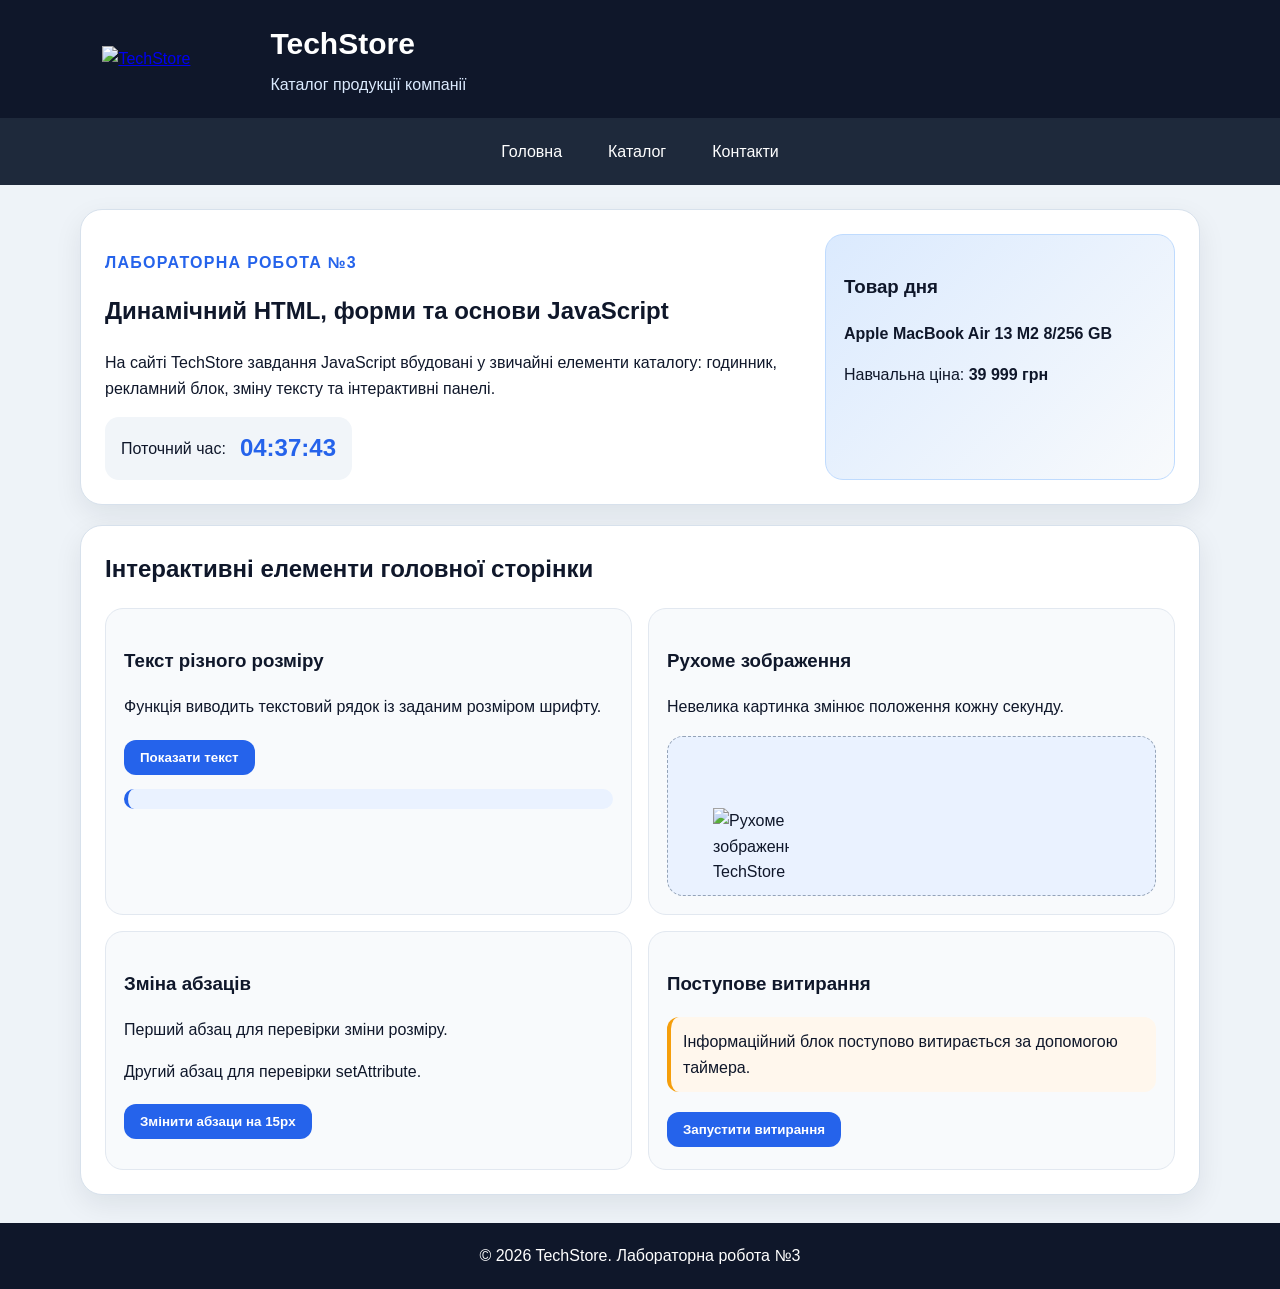
==== index.html @ ce8fb33a "Add files via upload" ====
<!DOCTYPE html>
<html lang="uk">
<head>
  <meta charset="UTF-8">
  <meta name="viewport" content="width=device-width, initial-scale=1.0">
  <title>TechStore — ЛР3 JavaScript</title>
  <link rel="stylesheet" href="style.css">
  <script defer src="script.js"></script>
</head>
<body>

<header class="header">
  <div class="header__top">
    <a class="logo" href="index.html"><img src="images/logo.svg" alt="TechStore"></a>
    <div class="header__info">
      <h1>TechStore</h1>
      <p>Каталог продукції компанії</p>
    </div>
  </div>
</header>
<nav class="nav">
  <a href="index.html">Головна</a>
  <a href="catalog.html">Каталог</a>
  <a href="contacts.html">Контакти</a>
</nav>

<main class="page">
  <section class="hero">
    <div>
      <p class="eyebrow">Лабораторна робота №3</p>
      <h2>Динамічний HTML, форми та основи JavaScript</h2>
      <p>На сайті TechStore завдання JavaScript вбудовані у звичайні елементи каталогу: годинник, рекламний блок, зміну тексту та інтерактивні панелі.</p>
      <div class="clock-card">
        <span>Поточний час:</span>
        <strong id="clock">--:--:--</strong>
      </div>
    </div>
    <div class="hero__card">
      <h3>Товар дня</h3>
      <p><b>Apple MacBook Air 13 M2 8/256 GB</b></p>
      <p>Навчальна ціна: <strong>39 999 грн</strong></p>
    </div>
  </section>

  <section class="panel">
    <h2>Інтерактивні елементи головної сторінки</h2>
    <div class="task-grid">
      <article class="task-card">
        <h3>Текст різного розміру</h3>
        <p>Функція виводить текстовий рядок із заданим розміром шрифту.</p>
        <button class="btn" id="fontDemo">Показати текст</button>
        <div id="fontOutput" class="output"></div>
      </article>
      <article class="task-card">
        <h3>Рухоме зображення</h3>
        <p>Невелика картинка змінює положення кожну секунду.</p>
        <div class="moving-area">
          <img id="movingImg" class="moving" src="images/sticker.svg" alt="Рухоме зображення TechStore">
        </div>
      </article>
      <article class="task-card">
        <h3>Зміна абзаців</h3>
        <p class="article-text">Перший абзац для перевірки зміни розміру.</p>
        <p class="article-text">Другий абзац для перевірки setAttribute.</p>
        <button class="btn" id="paragraphBtn">Змінити абзаци на 15px</button>
      </article>
      <article class="task-card">
        <h3>Поступове витирання</h3>
        <p id="wipeText" class="wipe">Інформаційний блок поступово витирається за допомогою таймера.</p>
        <button class="btn" id="wipeBtn">Запустити витирання</button>
      </article>
    </div>
  </section>
</main>
<footer class="footer">© 2026 TechStore. Лабораторна робота №3</footer>
</body>
</html>
---- style.css ----
*{box-sizing:border-box}body{margin:0;font-family:Arial,Verdana,sans-serif;background:#eef3f8;color:#0f172a;line-height:1.6}.header{background:#0f172a;color:white;padding:20px 8%}.header__top{display:flex;align-items:center;gap:18px}.logo img{width:150px;display:block}.header h1{margin:0;font-size:30px}.header p{margin:4px 0 0;color:#dbeafe}.nav{display:flex;justify-content:center;gap:10px;background:#1e293b;padding:12px}.nav a{color:white;text-decoration:none;padding:9px 18px;border-radius:999px}.nav a:hover{background:#2563eb}.page{width:92%;max-width:1120px;margin:24px auto}.hero{display:grid;grid-template-columns:2fr 1fr;gap:20px;margin-bottom:20px}.hero,.panel,.promo{background:white;border:1px solid #d7e1ec;border-radius:22px;padding:24px;box-shadow:0 10px 28px rgba(15,23,42,.08)}.hero h2,.panel h2,.promo h2{margin-top:0}.eyebrow{text-transform:uppercase;letter-spacing:.08em;color:#2563eb;font-weight:700}.hero__card{background:linear-gradient(135deg,#dbeafe,#f8fafc);border-radius:18px;padding:18px;border:1px solid #bfdbfe}.clock-card{display:inline-flex;align-items:center;gap:14px;background:#f1f5f9;border-radius:14px;padding:12px 16px}.clock-card strong{font-size:24px;color:#2563eb}.task-grid{display:grid;grid-template-columns:repeat(2,1fr);gap:16px}.task-card{background:#f8fafc;border:1px solid #e2e8f0;border-radius:18px;padding:18px}.task-card--row{display:flex;justify-content:space-between;gap:20px;align-items:center}.btn{border:0;border-radius:12px;padding:10px 16px;background:#2563eb;color:white;font-weight:700;cursor:pointer;margin:4px 4px 4px 0}.btn:hover{background:#1d4ed8}.btn--light{background:#e2e8f0;color:#0f172a}.output{background:#eaf2ff;border-left:4px solid #2563eb;border-radius:10px;padding:10px;margin-top:10px}.moving-area{position:relative;height:160px;background:#eaf2ff;border:1px dashed #94a3b8;border-radius:16px;overflow:hidden}.moving{position:absolute;width:76px;left:12px;top:12px;transition:.35s}.wipe{padding:12px;background:#fff7ed;border-radius:12px;border-left:4px solid #f59e0b}.product-table{width:100%;border-collapse:collapse}.product-table th,.product-table td{border:1px solid #cbd5e1;padding:10px;text-align:left}.product-table th{background:#dbeafe}.select,textarea,input{width:100%;padding:10px;border:1px solid #cbd5e1;border-radius:10px;font:inherit;background:white}.square{width:86px;height:86px;background:#0f172a;border-radius:16px;border:4px solid white;box-shadow:0 8px 18px rgba(15,23,42,.22)}.rainbow-text{font-size:20px;font-weight:700}.promo{background:linear-gradient(135deg,#fef3c7,#ffffff);border-color:#fde68a}.form-layout{display:grid;grid-template-columns:1fr 1fr;gap:20px}.form{display:grid;gap:12px}.form label{font-weight:700}.form input{margin-top:6px}.note-list{margin-top:12px;background:#f8fafc;border-radius:12px;padding:12px;min-height:58px}.note-list p{margin:6px 0;padding:8px;background:white;border-radius:8px;border:1px solid #e2e8f0}.buttons{margin-top:8px}.footer{text-align:center;background:#0f172a;color:white;padding:20px;margin-top:28px}@media(max-width:760px){.header__top,.nav{flex-direction:column}.hero,.task-grid,.form-layout{grid-template-columns:1fr}.task-card--row{align-items:flex-start}.page{width:94%}}
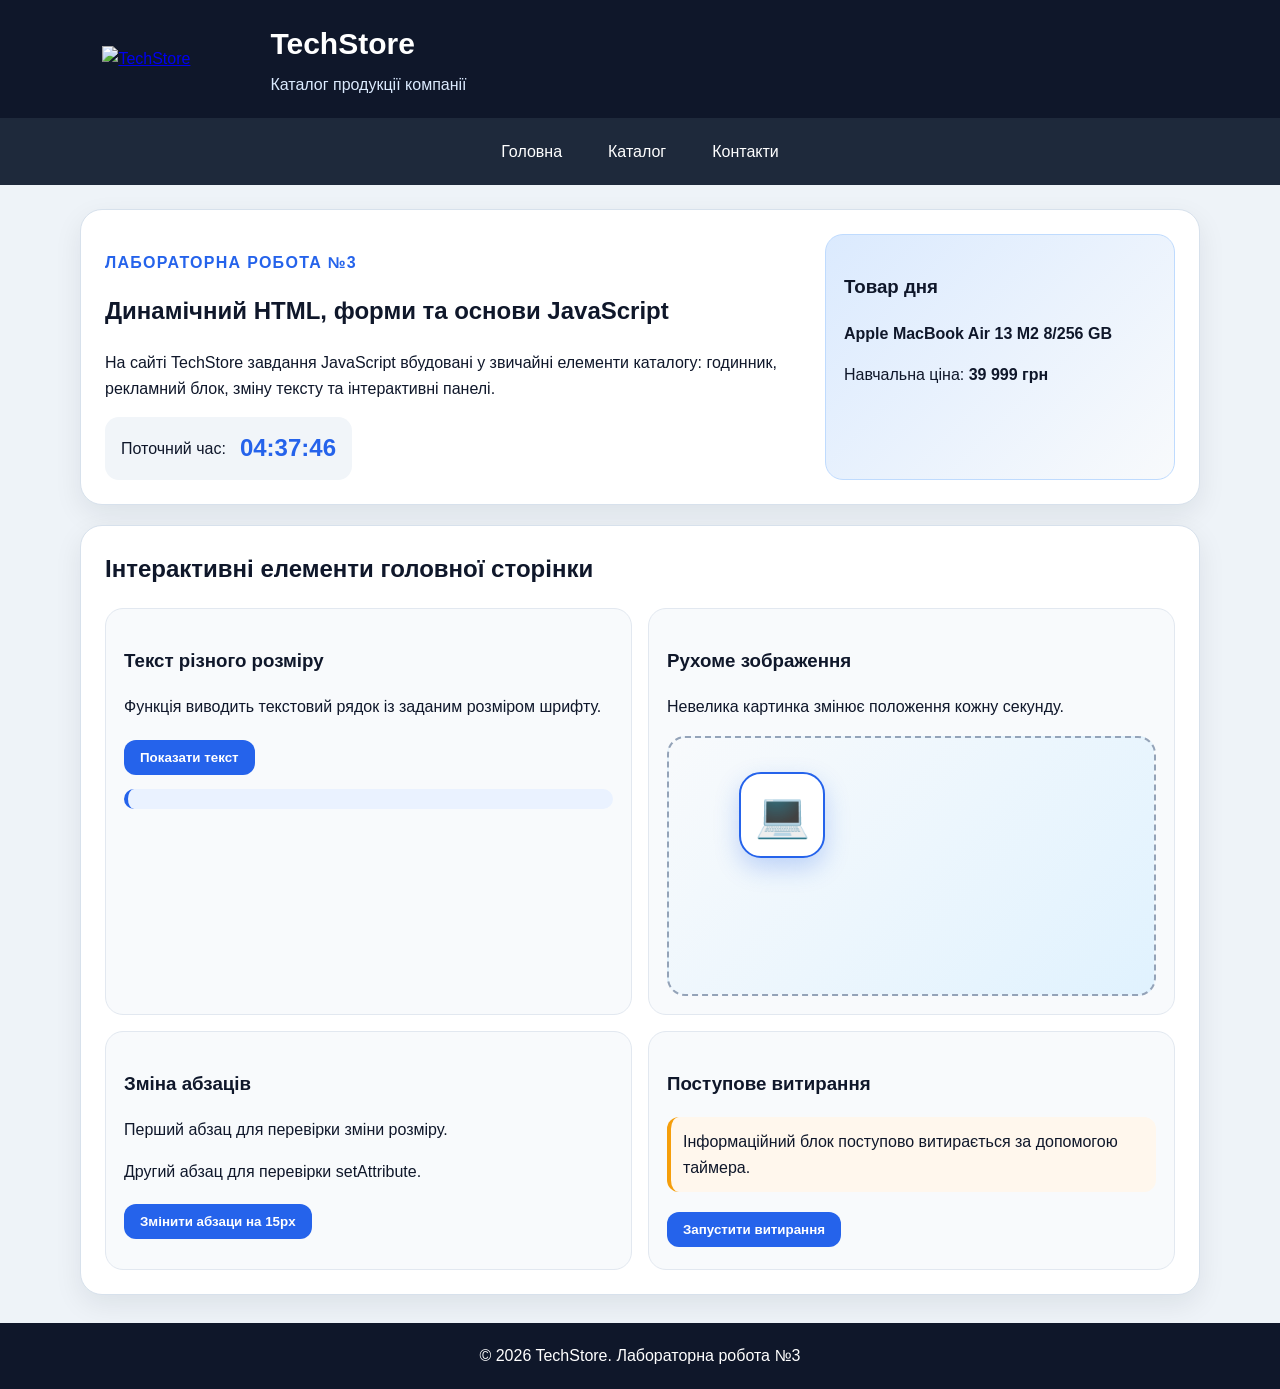
==== commit 127a0be6: "Add files via upload" ====
--- a/index.html
+++ b/index.html
@@ -55,7 +55,7 @@
         <h3>Рухоме зображення</h3>
         <p>Невелика картинка змінює положення кожну секунду.</p>
         <div class="moving-area">
-          <img id="movingImg" class="moving" src="images/sticker.svg" alt="Рухоме зображення TechStore">
+          <div id="movingImg" class="moving-img" aria-label="Рухоме зображення TechStore">💻</div>
         </div>
       </article>
       <article class="task-card">
--- a/style.css
+++ b/style.css
@@ -1 +1,33 @@
-*{box-sizing:border-box}body{margin:0;font-family:Arial,Verdana,sans-serif;background:#eef3f8;color:#0f172a;line-height:1.6}.header{background:#0f172a;color:white;padding:20px 8%}.header__top{display:flex;align-items:center;gap:18px}.logo img{width:150px;display:block}.header h1{margin:0;font-size:30px}.header p{margin:4px 0 0;color:#dbeafe}.nav{display:flex;justify-content:center;gap:10px;background:#1e293b;padding:12px}.nav a{color:white;text-decoration:none;padding:9px 18px;border-radius:999px}.nav a:hover{background:#2563eb}.page{width:92%;max-width:1120px;margin:24px auto}.hero{display:grid;grid-template-columns:2fr 1fr;gap:20px;margin-bottom:20px}.hero,.panel,.promo{background:white;border:1px solid #d7e1ec;border-radius:22px;padding:24px;box-shadow:0 10px 28px rgba(15,23,42,.08)}.hero h2,.panel h2,.promo h2{margin-top:0}.eyebrow{text-transform:uppercase;letter-spacing:.08em;color:#2563eb;font-weight:700}.hero__card{background:linear-gradient(135deg,#dbeafe,#f8fafc);border-radius:18px;padding:18px;border:1px solid #bfdbfe}.clock-card{display:inline-flex;align-items:center;gap:14px;background:#f1f5f9;border-radius:14px;padding:12px 16px}.clock-card strong{font-size:24px;color:#2563eb}.task-grid{display:grid;grid-template-columns:repeat(2,1fr);gap:16px}.task-card{background:#f8fafc;border:1px solid #e2e8f0;border-radius:18px;padding:18px}.task-card--row{display:flex;justify-content:space-between;gap:20px;align-items:center}.btn{border:0;border-radius:12px;padding:10px 16px;background:#2563eb;color:white;font-weight:700;cursor:pointer;margin:4px 4px 4px 0}.btn:hover{background:#1d4ed8}.btn--light{background:#e2e8f0;color:#0f172a}.output{background:#eaf2ff;border-left:4px solid #2563eb;border-radius:10px;padding:10px;margin-top:10px}.moving-area{position:relative;height:160px;background:#eaf2ff;border:1px dashed #94a3b8;border-radius:16px;overflow:hidden}.moving{position:absolute;width:76px;left:12px;top:12px;transition:.35s}.wipe{padding:12px;background:#fff7ed;border-radius:12px;border-left:4px solid #f59e0b}.product-table{width:100%;border-collapse:collapse}.product-table th,.product-table td{border:1px solid #cbd5e1;padding:10px;text-align:left}.product-table th{background:#dbeafe}.select,textarea,input{width:100%;padding:10px;border:1px solid #cbd5e1;border-radius:10px;font:inherit;background:white}.square{width:86px;height:86px;background:#0f172a;border-radius:16px;border:4px solid white;box-shadow:0 8px 18px rgba(15,23,42,.22)}.rainbow-text{font-size:20px;font-weight:700}.promo{background:linear-gradient(135deg,#fef3c7,#ffffff);border-color:#fde68a}.form-layout{display:grid;grid-template-columns:1fr 1fr;gap:20px}.form{display:grid;gap:12px}.form label{font-weight:700}.form input{margin-top:6px}.note-list{margin-top:12px;background:#f8fafc;border-radius:12px;padding:12px;min-height:58px}.note-list p{margin:6px 0;padding:8px;background:white;border-radius:8px;border:1px solid #e2e8f0}.buttons{margin-top:8px}.footer{text-align:center;background:#0f172a;color:white;padding:20px;margin-top:28px}@media(max-width:760px){.header__top,.nav{flex-direction:column}.hero,.task-grid,.form-layout{grid-template-columns:1fr}.task-card--row{align-items:flex-start}.page{width:94%}}+*{box-sizing:border-box}body{margin:0;font-family:Arial,Verdana,sans-serif;background:#eef3f8;color:#0f172a;line-height:1.6}.header{background:#0f172a;color:white;padding:20px 8%}.header__top{display:flex;align-items:center;gap:18px}.logo img{width:150px;display:block}.header h1{margin:0;font-size:30px}.header p{margin:4px 0 0;color:#dbeafe}.nav{display:flex;justify-content:center;gap:10px;background:#1e293b;padding:12px}.nav a{color:white;text-decoration:none;padding:9px 18px;border-radius:999px}.nav a:hover{background:#2563eb}.page{width:92%;max-width:1120px;margin:24px auto}.hero{display:grid;grid-template-columns:2fr 1fr;gap:20px;margin-bottom:20px}.hero,.panel,.promo{background:white;border:1px solid #d7e1ec;border-radius:22px;padding:24px;box-shadow:0 10px 28px rgba(15,23,42,.08)}.hero h2,.panel h2,.promo h2{margin-top:0}.eyebrow{text-transform:uppercase;letter-spacing:.08em;color:#2563eb;font-weight:700}.hero__card{background:linear-gradient(135deg,#dbeafe,#f8fafc);border-radius:18px;padding:18px;border:1px solid #bfdbfe}.clock-card{display:inline-flex;align-items:center;gap:14px;background:#f1f5f9;border-radius:14px;padding:12px 16px}.clock-card strong{font-size:24px;color:#2563eb}.task-grid{display:grid;grid-template-columns:repeat(2,1fr);gap:16px}.task-card{background:#f8fafc;border:1px solid #e2e8f0;border-radius:18px;padding:18px}.task-card--row{display:flex;justify-content:space-between;gap:20px;align-items:center}.btn{border:0;border-radius:12px;padding:10px 16px;background:#2563eb;color:white;font-weight:700;cursor:pointer;margin:4px 4px 4px 0}.btn:hover{background:#1d4ed8}.btn--light{background:#e2e8f0;color:#0f172a}.output{background:#eaf2ff;border-left:4px solid #2563eb;border-radius:10px;padding:10px;margin-top:10px}.moving-area{position:relative;height:160px;background:#eaf2ff;border:1px dashed #94a3b8;border-radius:16px;overflow:hidden}.moving{position:absolute;width:76px;left:12px;top:12px;transition:.35s}.wipe{padding:12px;background:#fff7ed;border-radius:12px;border-left:4px solid #f59e0b}.product-table{width:100%;border-collapse:collapse}.product-table th,.product-table td{border:1px solid #cbd5e1;padding:10px;text-align:left}.product-table th{background:#dbeafe}.select,textarea,input{width:100%;padding:10px;border:1px solid #cbd5e1;border-radius:10px;font:inherit;background:white}.square{width:86px;height:86px;background:#0f172a;border-radius:16px;border:4px solid white;box-shadow:0 8px 18px rgba(15,23,42,.22)}.rainbow-text{font-size:20px;font-weight:700}.promo{background:linear-gradient(135deg,#fef3c7,#ffffff);border-color:#fde68a}.form-layout{display:grid;grid-template-columns:1fr 1fr;gap:20px}.form{display:grid;gap:12px}.form label{font-weight:700}.form input{margin-top:6px}.note-list{margin-top:12px;background:#f8fafc;border-radius:12px;padding:12px;min-height:58px}.note-list p{margin:6px 0;padding:8px;background:white;border-radius:8px;border:1px solid #e2e8f0}.buttons{margin-top:8px}.footer{text-align:center;background:#0f172a;color:white;padding:20px;margin-top:28px}@media(max-width:760px){.header__top,.nav{flex-direction:column}.hero,.task-grid,.form-layout{grid-template-columns:1fr}.task-card--row{align-items:flex-start}.page{width:94%}}
+
+/* Виправлене рухоме зображення без зовнішнього файлу */
+.moving-area {
+  position: relative;
+  height: 260px;
+  overflow: hidden;
+  border: 2px dashed #94a3b8;
+  border-radius: 18px;
+  background: linear-gradient(135deg, #f8fafc, #e0f2fe);
+}
+
+.moving-img {
+  position: absolute;
+  width: 86px;
+  height: 86px;
+  left: 20px;
+  top: 20px;
+  display: flex;
+  align-items: center;
+  justify-content: center;
+  border-radius: 22px;
+  background: #ffffff;
+  border: 2px solid #2563eb;
+  box-shadow: 0 10px 24px rgba(37, 99, 235, 0.25);
+  font-size: 44px;
+  line-height: 1;
+  transition: left 0.4s ease, top 0.4s ease, transform 0.3s ease;
+}
+
+.moving-img:hover {
+  transform: scale(1.08);
+}
